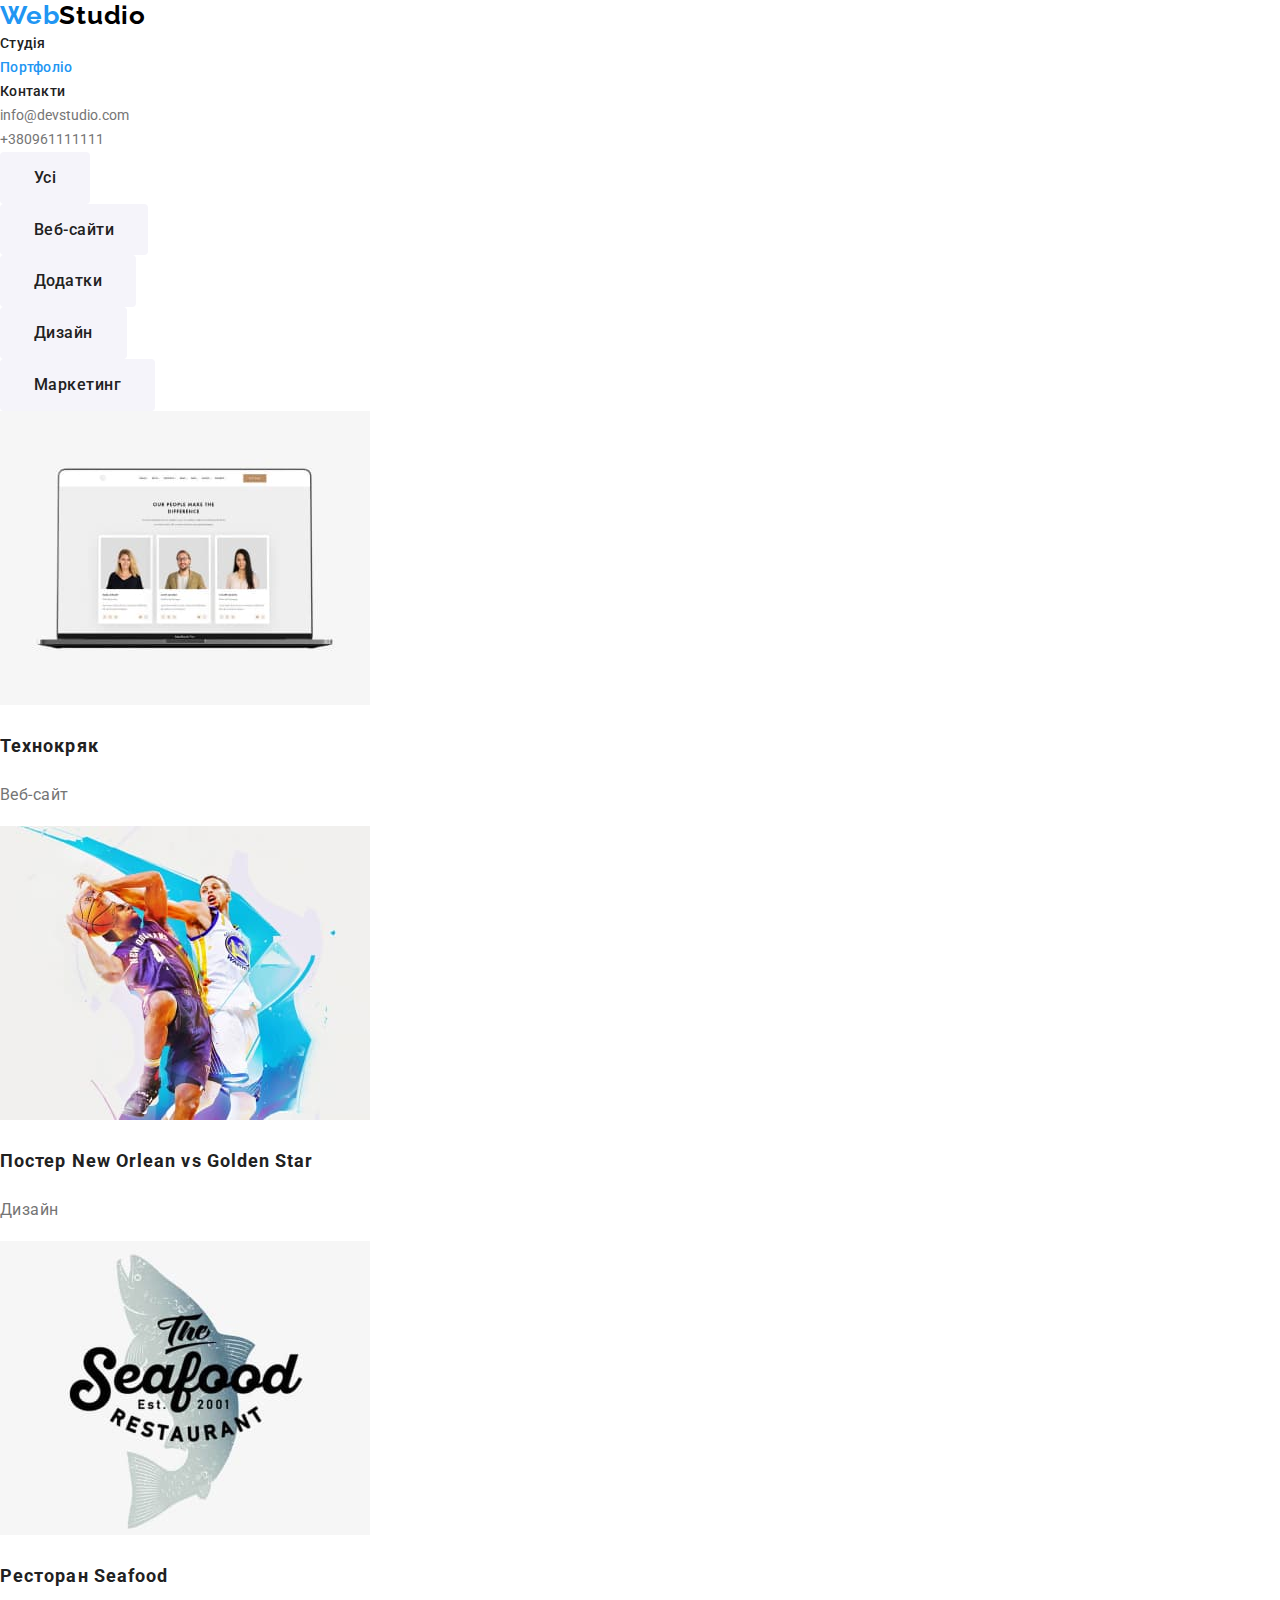
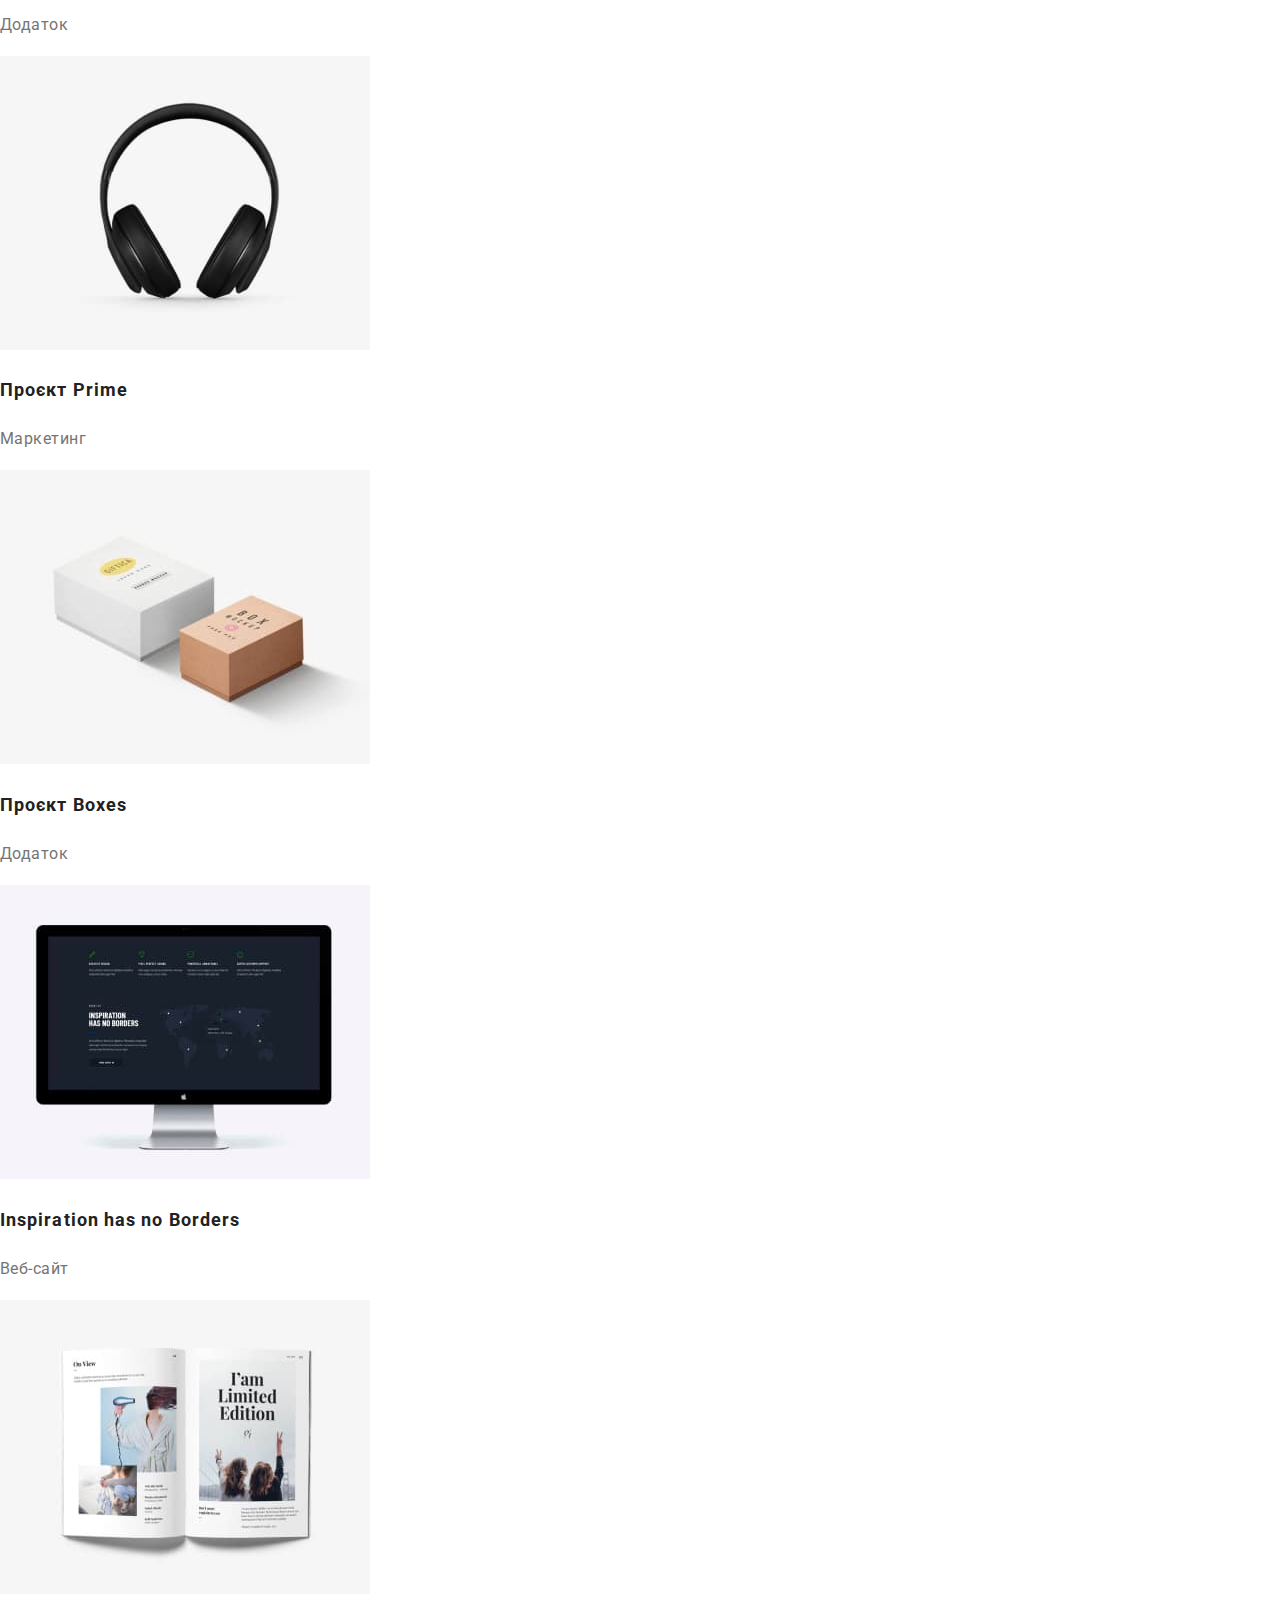
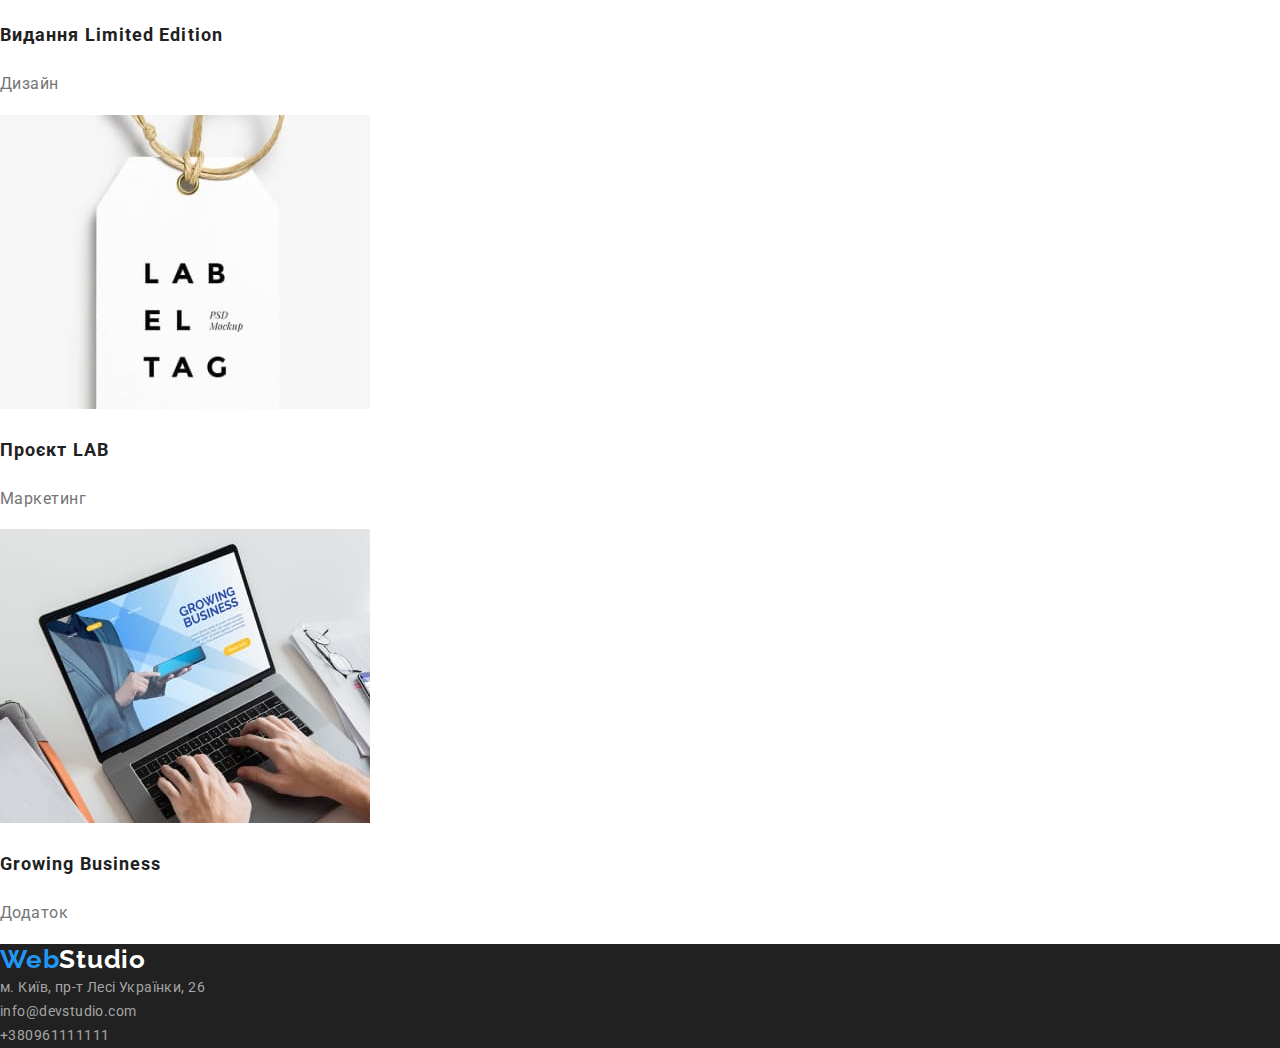
==== portfolio.html @ bc654361 "Додає оновлений файл html і css" ====
<!DOCTYPE html>
<html lang="uk">
<head>
    <meta charset="UTF-8">
    <meta http-equiv="X-UA-Compatible" content="IE=edge">
    <meta name="viewport" content="width=device-width, initial-scale=1.0">
    <title>Document</title>
    <link rel="preconnect" href="https://fonts.googleapis.com">
    <link rel="preconnect" href="https://fonts.gstatic.com" crossorigin>
    <link href="https://fonts.googleapis.com/css2?family=Raleway:wght@700&family=Roboto:wght@400;500;700;900&display=swap"
        rel="stylesheet">
    <link rel="stylesheet" href="https://cdnjs.cloudflare.com/ajax/libs/modern-normalize/1.1.0/modern-normalize.min.css">
    <link rel="stylesheet" href="./css/styles.css">
</head>
<body>
    <!-- верхня лінія -->
        <header>
            <nav>
                <a class="logo" href="./portfolio.html">Web<span class="partlogo">Studio</span></a>
        
                <ul class="site-nav list">
                    <li><a href="./index.html" class="link">Студія</a></li>
                    <li><a href="./portfolio.html" class="link current">Портфоліо</a></li>
                    <li><a href="" class="link">Контакти</a></li>
                </ul>
            </nav>
            <ul class="contact-nav list">
                <li><a href="mailto:info@devstudio.com" class="link">info@devstudio.com</a></li>
                <li><a href="tel:+380961111111" class="link">+380961111111</a></li>
            </ul>
        </header>

    <main>
        <section class="filters">
            <ul class="list">
                <li>
                    <button class="button" type="button">Усі</button>
                </li>
                <li>
                    <button class="button" type="button">Веб-сайти</button>
                </li>
                <li>
                    <button class="button" type="button">Додатки</button>
                </li>
                <li>
                    <button class="button" type="button">Дизайн</button>
                </li>
                <li>
                    <button class="button" type="button">Маркетинг</button>
                </li>
            </ul>

            <ul class="list">
                <li>
                    <a href="" class="link">
                        <img src="./images/photo8.jpeg" alt="ноутбук з веб-сайтом на екрані" width="370">
                        <h2 class="title">Технокряк</h2>
                        <p class="text">Веб-сайт</p>
                    </a>
                </li>
                <li>
                    <a href="" class="link">
                        <img src="./images/photo9.jpeg" alt="гра в волейбол" width="370">
                        <h2 class="title">Постер New Orlean vs Golden Star</h2>
                        <p class="text">Дизайн</p>
                    </a>
                </li>
                <li>
                    <a href="" class="link">
                        <img src="./images/photo10.jpeg" alt="логотип ресторану" width="370">
                        <h2 class="title">Ресторан Seafood</h2>
                        <p class="text">Додаток</p>
                    </a>
                </li>
                <li>
                    <a href="" class="link">
                        <img src="./images/photo11.jpeg" alt="навушники" width="370">
                        <h2 class="title">Проєкт Prime</h2>
                        <p class="text">Маркетинг</p>
                    </a>
                </li>
                <li>
                    <a href="" class="link">
                        <img src="./images/photo12.jpeg" alt="коробки" width="370">
                        <h2 class="title">Проєкт Boxes</h2>
                        <p class="text">Додаток</p>
                    </a>
                </li>
                <li>
                    <a href="" class="link">
                        <img src="./images/photo13.jpeg" alt="монітор із веб-сайтом на екрані" width="370">
                        <h2 class="title">Inspiration has no Borders</h2>
                        <p class="text">Веб-сайт</p>
                    </a>
                </li>
                <li>
                    <a href="" class="link">
                        <img src="./images/photo14.jpeg" alt="журнал" width="370">
                        <h2 class="title">Видання Limited Edition</h2>
                        <p class="text">Дизайн</p>
                    </a>
                </li>
                <li>
                    <a href="" class="link">
                        <img src="./images/photo15.jpeg" alt="листівка" width="370">
                        <h2 class="title">Проєкт LAB</h2>
                        <p class="text">Маркетинг</p>
                    </a>
                </li>
                <li>
                    <a href="" class="link">
                        <img src="./images/photo16.jpeg" alt="ноутбук з додатком на екрані" width="370">
                        <h2 class="title">Growing Business</h2>
                        <p class="text">Додаток</p>
                    </a>
                </li>
            </ul>
        </section>
    </main>

    <footer class="footer">
        <a href="./portfolio.html" class="logo">Web<span class="footer-logo">Studio</span></a>
    
        <address>
            <ul class="contact-footer list">
                <li><a href="https://www.google.com/maps/place/Lesi+Ukrainky+Blvd,+26,+Kyiv,+Ukraine,+02000/@50.4265807,30.5383858,17z/data=!3m1!4b1!4m5!3m4!1s0x40d4cf0e033ecbe9:0x57a4dffefec77da0!8m2!3d50.4265807!4d30.5383858"
                        target="_blank" rel="noopener noreferrer" class="link address">м. Київ, пр-т Лесі Українки, 26</a></li>
                <li><a href="mailto:info@devstudio.com" class="link">info@devstudio.com</a></li>
                <li><a href="tel:+380961111111" class="link">+380961111111</a></li>
            </ul>
        </address>
    
    </footer>
    
</body>
</html>
---- css/styles.css ----
:root {
    --primary-text-color: #757575;
    --title-text-color: #212121;
    --accent-color: #2196F3;
    --primary-white-color: #FFFFFF;
    --secondary-color: #F5F4FA;
    --transparent-white-color: rgba(255, 255, 255, 0.6)
}

body {
    background-color: var(--primary-white-color);
    color: var(--primary-text-color);
    font-family: Roboto, sans-serif;
    font-size: 14px;
    line-height: 1.71;
}

.list {
    padding: 0;
    margin: 0;
    list-style: none;
}
/* колір основного тексту #212121 */
/* вторинний колір #757575 */
/* акцент #2196F3 */

.container {
    margin-left: auto;
    margin-right: auto;
    width: 1200px;
}


/* logo */
.logo {
    color: var(--accent-color);
    font-family: 'Raleway', sans-serif;
    font-weight: 700;
    font-size: 26px;
    line-height: 1.19;
    letter-spacing: 0.03em;
    text-decoration: none;
}

.partlogo {
    color: #000000;
}

/* site-nav */
.site-nav .link {
    color: var(--title-text-color);
    font-weight: 500;
    font-size: 14px;
    line-height: 1.14;
    letter-spacing: 0.02em;
    text-decoration: none;
}

.site-nav .link:hover, 
.site-nav .link:focus {
    color: var(--accent-color)
}

.site-nav .link.current {
    color: var(--accent-color);
}

.contact-nav .link {
    color: var(--primary-text-color);
    text-decoration: none;
}

.contact-nav .link:hover {
    color: var(--accent-color);
}

.contact-nav .adress-link {
    font-weight: 500;
    font-size: 14px;
    line-height: 1.71;
    letter-spacing: 0.03em;
    color: #FFFFFF;
}
/* hero */

.hero {
    text-align: center;
}
.hero-title {
    margin-top: 0;
    margin-bottom: 30px;
    color: var(--primary-white-color);
    background-color: #212121;
    font-weight: 900;
    font-size: 44px;
    line-height: 1.36;
    letter-spacing: 0.06em;
    text-transform: uppercase;
}

/* section */

.section {
    margin-bottom: 94px;
}

.section.no-margin {
    padding-top: 94px;
    padding-bottom: 94px;
    margin-bottom: 0;
}
.section-title {
    margin-top: 0;
    margin-bottom: 50px;
    color: var(--title-text-color);
    font-weight: 700;
    font-size: 36px;
    line-height: 1.16;
    text-align: center;
    letter-spacing: 0.03em;
}

/* features */
.features .title {

    margin-top: 0;
    margin-bottom: 50;
    color: var(--title-text-color);
    font-weight: 700;
    font-size: 14px;
    line-height: 1.14;
    letter-spacing: 0.03em;
    text-transform: uppercase;
}

.features .text {
    margin-top: 0;
    margin-bottom: 0;
    font-weight: 400;
    font-size: 14px;
    line-height: 1.71;
    letter-spacing: 0.03em;
}

/* our team */
.team .title {
    margin-top: 0;
    margin-bottom: 50;
    color: var(--title-text-color);
    font-weight: 500;
    font-size: 16px;
    line-height: 1.18;
    text-align: center;
    letter-spacing: 0.03em;
}

.team .text {
    font-weight: 400;
    font-size: 16px;
    line-height: 1.18;
    text-align: center;
    letter-spacing: 0.03em;
}

/* button */
.button {
    border-color: transparent;
    border-radius: 4px;
    padding: 11px 32px;
    color: var(--title-text-color);
    background-color: var(--primary-white-color);
    font-family: inherit;
    font-weight: 500;
    font-size: 14px;
    line-height: 1.14;
    letter-spacing: 0.02em;
}

.button.primary {
    background-color: var(--accent-color);
    color: var(--primary-white-color);
    font-weight: 700;
    font-size: 16px;
    line-height: 1.87;
    letter-spacing: 0.06em;
}

/* footer */

.footer {
    background-color: #212121;
}

.footer-logo {
    color: var(--primary-white-color);
}

.contact-footer .link {
    color: var(--transparent-white-color);
    font-size: 14px;
    line-height: 1.71;
    letter-spacing: 0.03em;
    text-decoration: none;
    font-style: normal;
}

.contact-footer .link:hover,
.contact-footer .link:focus {
    color: var(--primary-white-color);
}

/* portfolio main */

.filters .button {
    background-color: var(--secondary-color);
    font-weight: 500;
    font-size: 16px;
    line-height: 1.62;
    text-align: center;
    letter-spacing: 0.03em;
    cursor: pointer;
}

.filters .button:hover,
.filters .button:focus {
    color: var(--primary-white-color);
    background-color: var(--accent-color);
}

.filters .title {
    color: var(--title-text-color);
    font-weight: 700;
    font-size: 18px;
    line-height: 2;
    letter-spacing: 0.06em;
    text-decoration: none;
}

.filters .link {
    text-decoration: none;
}

.filters .text {
    color: var(--primary-text-color);
    font-size: 16px;
    line-height: 1.87;
    letter-spacing: 0.03em;
}
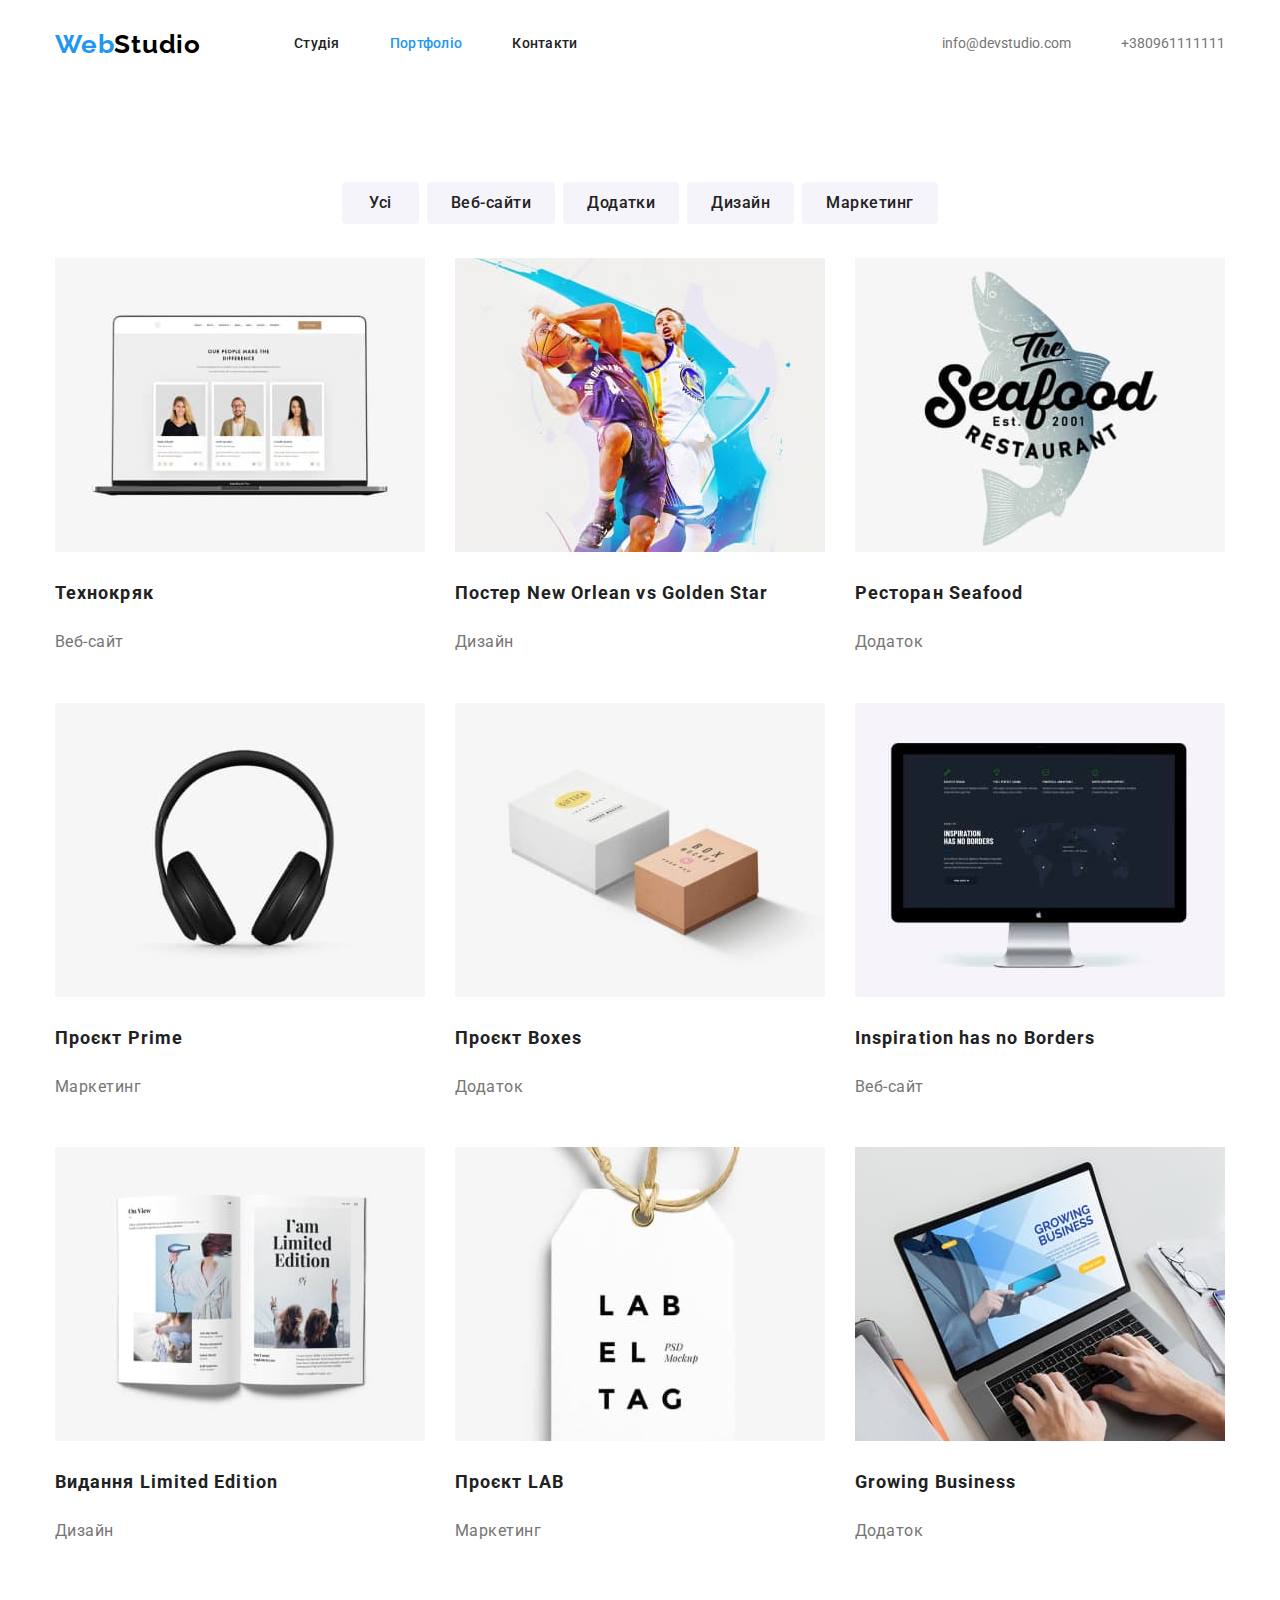
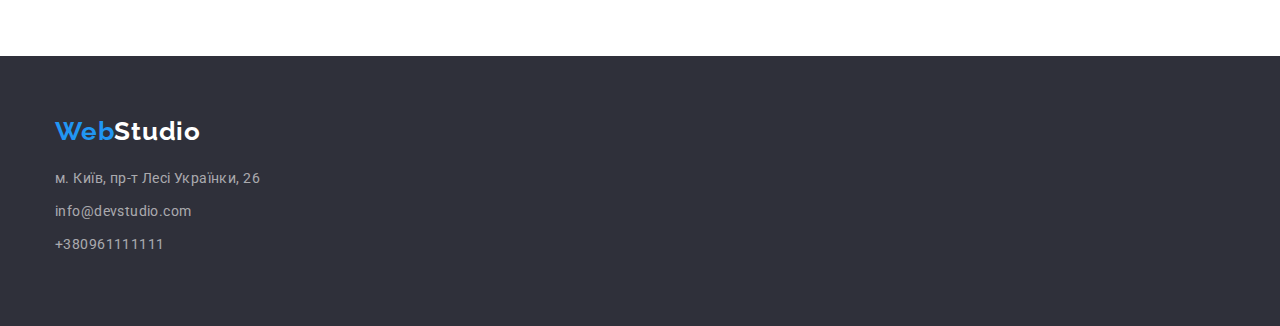
==== commit dd2998f3: "Додає оновлені файли" ====
--- a/portfolio.html
+++ b/portfolio.html
@@ -14,121 +14,127 @@
 </head>
 <body>
     <!-- верхня лінія -->
-        <header>
-            <nav>
-                <a class="logo" href="./portfolio.html">Web<span class="partlogo">Studio</span></a>
-        
+    <header>
+        <div class="container header-nav">
+            <nav class="main-nav">
+                <a class="logo" href="./index.html">Web<span class="partlogo">Studio</span></a>
                 <ul class="site-nav list">
-                    <li><a href="./index.html" class="link">Студія</a></li>
-                    <li><a href="./portfolio.html" class="link current">Портфоліо</a></li>
-                    <li><a href="" class="link">Контакти</a></li>
+                    <li class="item"><a href="./index.html" class="link">Студія</a></li>
+                    <li class="item"><a href="./portfolio.html" class="link current">Портфоліо</a></li>
+                    <li class="item"><a href="" class="link">Контакти</a></li>
                 </ul>
             </nav>
             <ul class="contact-nav list">
-                <li><a href="mailto:info@devstudio.com" class="link">info@devstudio.com</a></li>
-                <li><a href="tel:+380961111111" class="link">+380961111111</a></li>
+                <li class="item"><a href="mailto:info@devstudio.com" class="link">info@devstudio.com</a></li>
+                <li class="item"><a href="tel:+380961111111" class="link">+380961111111</a></li>
             </ul>
-        </header>
+        </div>
+    </header>
 
     <main>
         <section class="filters">
-            <ul class="list">
-                <li>
-                    <button class="button" type="button">Усі</button>
-                </li>
-                <li>
-                    <button class="button" type="button">Веб-сайти</button>
-                </li>
-                <li>
-                    <button class="button" type="button">Додатки</button>
-                </li>
-                <li>
-                    <button class="button" type="button">Дизайн</button>
-                </li>
-                <li>
-                    <button class="button" type="button">Маркетинг</button>
-                </li>
-            </ul>
-
-            <ul class="list">
-                <li>
-                    <a href="" class="link">
-                        <img src="./images/photo8.jpeg" alt="ноутбук з веб-сайтом на екрані" width="370">
-                        <h2 class="title">Технокряк</h2>
-                        <p class="text">Веб-сайт</p>
-                    </a>
-                </li>
-                <li>
-                    <a href="" class="link">
-                        <img src="./images/photo9.jpeg" alt="гра в волейбол" width="370">
-                        <h2 class="title">Постер New Orlean vs Golden Star</h2>
-                        <p class="text">Дизайн</p>
-                    </a>
-                </li>
-                <li>
-                    <a href="" class="link">
-                        <img src="./images/photo10.jpeg" alt="логотип ресторану" width="370">
-                        <h2 class="title">Ресторан Seafood</h2>
-                        <p class="text">Додаток</p>
-                    </a>
-                </li>
-                <li>
-                    <a href="" class="link">
-                        <img src="./images/photo11.jpeg" alt="навушники" width="370">
-                        <h2 class="title">Проєкт Prime</h2>
-                        <p class="text">Маркетинг</p>
-                    </a>
-                </li>
-                <li>
-                    <a href="" class="link">
-                        <img src="./images/photo12.jpeg" alt="коробки" width="370">
-                        <h2 class="title">Проєкт Boxes</h2>
-                        <p class="text">Додаток</p>
-                    </a>
-                </li>
-                <li>
-                    <a href="" class="link">
-                        <img src="./images/photo13.jpeg" alt="монітор із веб-сайтом на екрані" width="370">
-                        <h2 class="title">Inspiration has no Borders</h2>
-                        <p class="text">Веб-сайт</p>
-                    </a>
-                </li>
-                <li>
-                    <a href="" class="link">
-                        <img src="./images/photo14.jpeg" alt="журнал" width="370">
-                        <h2 class="title">Видання Limited Edition</h2>
-                        <p class="text">Дизайн</p>
-                    </a>
-                </li>
-                <li>
-                    <a href="" class="link">
-                        <img src="./images/photo15.jpeg" alt="листівка" width="370">
-                        <h2 class="title">Проєкт LAB</h2>
-                        <p class="text">Маркетинг</p>
-                    </a>
-                </li>
-                <li>
-                    <a href="" class="link">
-                        <img src="./images/photo16.jpeg" alt="ноутбук з додатком на екрані" width="370">
-                        <h2 class="title">Growing Business</h2>
-                        <p class="text">Додаток</p>
-                    </a>
-                </li>
-            </ul>
+            <div class="container">
+                <ul class="list-filter">
+                    <li class="filter-li">
+                        <button class="button different" type="button">Усі</button>
+                    </li>
+                    <li class="filter-li">
+                        <button class="button secondary" type="button">Веб-сайти</button>
+                    </li>
+                    <li class="filter-li">
+                        <button class="button secondary" type="button">Додатки</button>
+                    </li>
+                    <li class="filter-li">
+                        <button class="button secondary" type="button">Дизайн</button>
+                    </li>
+                    <li class="filter-li">
+                        <button class="button secondary" type="button">Маркетинг</button>
+                    </li>
+                </ul>
+                
+                <ul class="list-portfolio">
+                    <li class="element">
+                        <a href="" class="link">
+                            <img src="./images/photo8.jpeg" alt="ноутбук з веб-сайтом на екрані" width="370">
+                            <h2 class="title">Технокряк</h2>
+                            <p class="text">Веб-сайт</p>
+                        </a>
+                    </li>
+                    <li class="element">
+                        <a href="" class="link">
+                            <img src="./images/photo9.jpeg" alt="гра в волейбол" width="370">
+                            <h2 class="title">Постер New Orlean vs Golden Star</h2>
+                            <p class="text">Дизайн</p>
+                        </a>
+                    </li>
+                    <li class="element">
+                        <a href="" class="link">
+                            <img src="./images/photo10.jpeg" alt="логотип ресторану" width="370">
+                            <h2 class="title">Ресторан Seafood</h2>
+                            <p class="text">Додаток</p>
+                        </a>
+                    </li>
+                    <li class="element">
+                        <a href="" class="link">
+                            <img src="./images/photo11.jpeg" alt="навушники" width="370">
+                            <h2 class="title">Проєкт Prime</h2>
+                            <p class="text">Маркетинг</p>
+                        </a>
+                    </li>
+                    <li class="element">
+                        <a href="" class="link">
+                            <img src="./images/photo12.jpeg" alt="коробки" width="370">
+                            <h2 class="title">Проєкт Boxes</h2>
+                            <p class="text">Додаток</p>
+                        </a>
+                    </li>
+                    <li class="element">
+                        <a href="" class="link">
+                            <img src="./images/photo13.jpeg" alt="монітор із веб-сайтом на екрані" width="370">
+                            <h2 class="title">Inspiration has no Borders</h2>
+                            <p class="text">Веб-сайт</p>
+                        </a>
+                    </li>
+                    <li class="element">
+                        <a href="" class="link">
+                            <img src="./images/photo14.jpeg" alt="журнал" width="370">
+                            <h2 class="title">Видання Limited Edition</h2>
+                            <p class="text">Дизайн</p>
+                        </a>
+                    </li>
+                    <li class="element">
+                        <a href="" class="link">
+                            <img src="./images/photo15.jpeg" alt="листівка" width="370">
+                            <h2 class="title">Проєкт LAB</h2>
+                            <p class="text">Маркетинг</p>
+                        </a>
+                    </li>
+                    <li class="element">
+                        <a href="" class="link">
+                            <img src="./images/photo16.jpeg" alt="ноутбук з додатком на екрані" width="370">
+                            <h2 class="title">Growing Business</h2>
+                            <p class="text">Додаток</p>
+                        </a>
+                    </li>
+                </ul>
+            </div>
         </section>
     </main>
 
     <footer class="footer">
-        <a href="./portfolio.html" class="logo">Web<span class="footer-logo">Studio</span></a>
-    
-        <address>
-            <ul class="contact-footer list">
-                <li><a href="https://www.google.com/maps/place/Lesi+Ukrainky+Blvd,+26,+Kyiv,+Ukraine,+02000/@50.4265807,30.5383858,17z/data=!3m1!4b1!4m5!3m4!1s0x40d4cf0e033ecbe9:0x57a4dffefec77da0!8m2!3d50.4265807!4d30.5383858"
-                        target="_blank" rel="noopener noreferrer" class="link address">м. Київ, пр-т Лесі Українки, 26</a></li>
-                <li><a href="mailto:info@devstudio.com" class="link">info@devstudio.com</a></li>
-                <li><a href="tel:+380961111111" class="link">+380961111111</a></li>
-            </ul>
-        </address>
+        <div class="container bottom">
+            <a href="./index.html" class="second-logo">Web<span class="footer-logo">Studio</span></a>
+            <address>
+                <ul class="contact-footer list">
+                    <li class="footer-li"><a
+                            href="https://www.google.com/maps/place/Lesi+Ukrainky+Blvd,+26,+Kyiv,+Ukraine,+02000/@50.4265807,30.5383858,17z/data=!3m1!4b1!4m5!3m4!1s0x40d4cf0e033ecbe9:0x57a4dffefec77da0!8m2!3d50.4265807!4d30.5383858"
+                            target="_blank" rel="noopener noreferrer" class="link address">м. Київ, пр-т Лесі Українки,
+                            26</a></li>
+                    <li class="footer-li"><a href="mailto:info@devstudio.com" class="link">info@devstudio.com</a></li>
+                    <li class="footer-li"><a href="tel:+380961111111" class="link">+380961111111</a></li>
+                </ul>
+            </address>
+        </div>
     
     </footer>
     
--- a/css/styles.css
+++ b/css/styles.css
@@ -4,8 +4,14 @@
     --accent-color: #2196F3;
     --primary-white-color: #FFFFFF;
     --secondary-color: #F5F4FA;
-    --transparent-white-color: rgba(255, 255, 255, 0.6)
-}
+    --transparent-white-color: rgba(255, 255, 255, 0.6);
+    --indent: 30px;
+    --items-count: 3;
+    --footer-color: #2F303A;
+    --border: #EEEEEE;
+}
+
+
 
 body {
     background-color: var(--primary-white-color);
@@ -20,6 +26,7 @@
     margin: 0;
     list-style: none;
 }
+
 /* колір основного тексту #212121 */
 /* вторинний колір #757575 */
 /* акцент #2196F3 */
@@ -28,7 +35,10 @@
     margin-left: auto;
     margin-right: auto;
     width: 1200px;
-}
+    padding-left: 15px;
+    padding-right: 15px;
+}
+
 
 
 /* logo */
@@ -46,7 +56,31 @@
     color: #000000;
 }
 
+.header-nav {
+    display: flex;
+    align-items: center;
+}
+
+.main-nav {
+    display: flex;
+    align-items: center;
+}
+
 /* site-nav */
+
+.site-nav {
+    display: flex;
+    margin-left: 93px;
+}
+
+.site-nav .item {
+    margin-right: 50px;
+}
+
+.site-nav .item:last-child {
+    margin-right: 0;
+}
+
 .site-nav .link {
     color: var(--title-text-color);
     font-weight: 500;
@@ -65,6 +99,20 @@
     color: var(--accent-color);
 }
 
+/* contact-nav */
+
+.contact-nav {
+    display: flex;
+    margin-left: auto;
+    margin-top: 32px;
+    margin-bottom: 32px;
+}
+
+.contact-nav .item + .item {
+    margin-left: 50px;
+}
+
+
 .contact-nav .link {
     color: var(--primary-text-color);
     text-decoration: none;
@@ -81,6 +129,7 @@
     letter-spacing: 0.03em;
     color: #FFFFFF;
 }
+
 /* hero */
 
 .hero {
@@ -100,6 +149,22 @@
 
 /* section */
 
+
+.hide {
+    position: absolute;
+    width: 1px;
+    height: 1px;
+    margin: -1px;
+    border: 0;
+    padding: 0;
+    white-space: nowrap;
+    clip-path: inset(100%);
+    clip: rect(0 0 0 0);
+    overflow: hidden;
+}
+    /* visibility: hidden;
+    height: 0; */
+
 .section {
     margin-bottom: 94px;
 }
@@ -108,6 +173,7 @@
     padding-top: 94px;
     padding-bottom: 94px;
     margin-bottom: 0;
+    background-color: var(--secondary-color);
 }
 .section-title {
     margin-top: 0;
@@ -121,6 +187,21 @@
 }
 
 /* features */
+
+.features {
+    display: flex;
+    justify-items: center;
+    margin-top: 94px;
+}
+.features-item {
+    margin-right: 30px;
+    width: 270px;
+}
+
+.features-item:last-child {
+    margin-right: 0;
+}
+
 .features .title {
 
     margin-top: 0;
@@ -142,10 +223,25 @@
     letter-spacing: 0.03em;
 }
 
+/* about */
+
+.list.about {
+    display: flex;
+    justify-content: space-between;
+}
+
 /* our team */
+
+.team-info {
+    padding-top: 30px;
+    padding-bottom: 30px;
+}
+
+
+
 .team .title {
     margin-top: 0;
-    margin-bottom: 50;
+    margin-bottom: 10;
     color: var(--title-text-color);
     font-weight: 500;
     font-size: 16px;
@@ -162,6 +258,16 @@
     letter-spacing: 0.03em;
 }
 
+.team {
+    display: flex;
+}
+.team-card {
+    width: 270px;
+    margin-right: 30px;
+    background-color: var(--primary-white-color);
+}
+
+
 /* button */
 .button {
     border-color: transparent;
@@ -185,14 +291,63 @@
     letter-spacing: 0.06em;
 }
 
+.button.secondary {
+    border-color: transparent;
+    border-radius: 4px;
+    padding: 6px 22px;
+    color: var(--title-text-color);
+    background-color: var(--primary-white-color);
+    font-family: inherit;
+    font-weight: 500;
+    font-size: 14px;
+    line-height: 1.14;
+    letter-spacing: 0.02em;
+}
+
+.button.different {
+    border-color: transparent;
+    border-radius: 4px;
+    padding: 6px 25px;
+    color: var(--title-text-color);
+    background-color: var(--primary-white-color);
+    font-family: inherit;
+    font-weight: 500;
+    font-size: 14px;
+    line-height: 1.14;
+    letter-spacing: 0.02em;
+}
+
+
+
 /* footer */
 
+.bottom {
+    padding-top: 60px;
+    padding-bottom: 60px;
+}
+
 .footer {
-    background-color: #212121;
-}
+    background-color: var(--footer-color);
+}
+.footer-li {
+    margin-bottom: 9px;
+}
+
 
 .footer-logo {
     color: var(--primary-white-color);
+}
+
+.second-logo {
+    display: block;
+    margin-bottom: 20px;
+    color: var(--accent-color);
+    font-family: 'Raleway', sans-serif;
+    font-weight: 700;
+    font-size: 26px;
+    line-height: 1.19;
+    letter-spacing: 0.03em;
+    text-decoration: none;
 }
 
 .contact-footer .link {
@@ -210,6 +365,45 @@
 }
 
 /* portfolio main */
+
+.list-portfolio,
+.list-filter {
+    display: flex;
+    flex-wrap: wrap;
+    padding: 0;
+    margin: 0;
+    list-style: none;
+}
+ .list-filter {
+    justify-content: center;
+    margin-bottom: 34px;
+ }
+
+ /* width: 575px; */
+
+.filter-li {
+    margin-right: 8px;
+}
+
+.filter-li:last-child {
+    margin-right: 0;
+}
+
+.element:nth-child(3n) {
+    margin-right: 0;
+}
+
+.element {
+    flex-basis: calc((100% - 60px) / 3);
+    margin-right: 30px;
+    margin-bottom: 30px;
+}
+
+/* border: 1px solid var(--border) */
+
+.element:nth-last-child(-n + 3) {
+    margin-bottom: 0;
+}
 
 .filters .button {
     background-color: var(--secondary-color);
@@ -236,6 +430,11 @@
     text-decoration: none;
 }
 
+.filters .container {
+    margin-top: 94px;
+    margin-bottom: 94px;
+}
+
 .filters .link {
     text-decoration: none;
 }
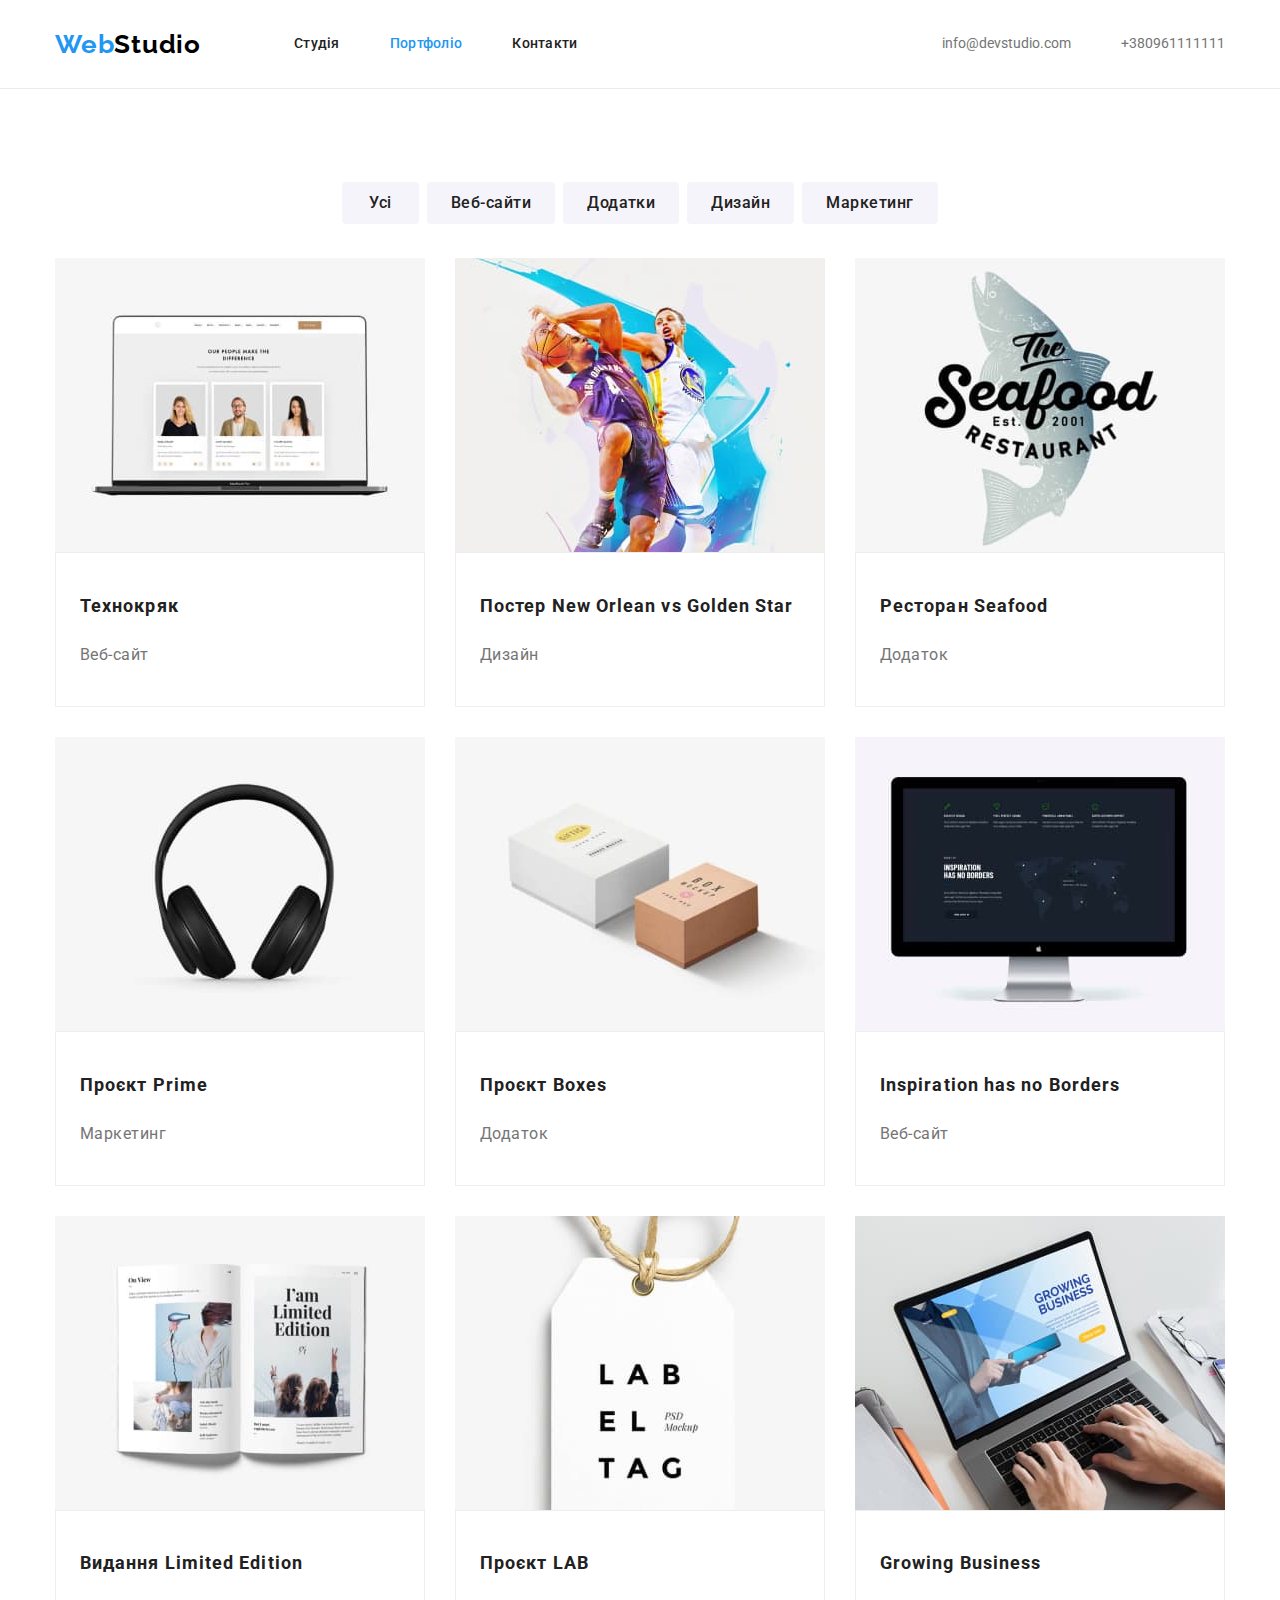
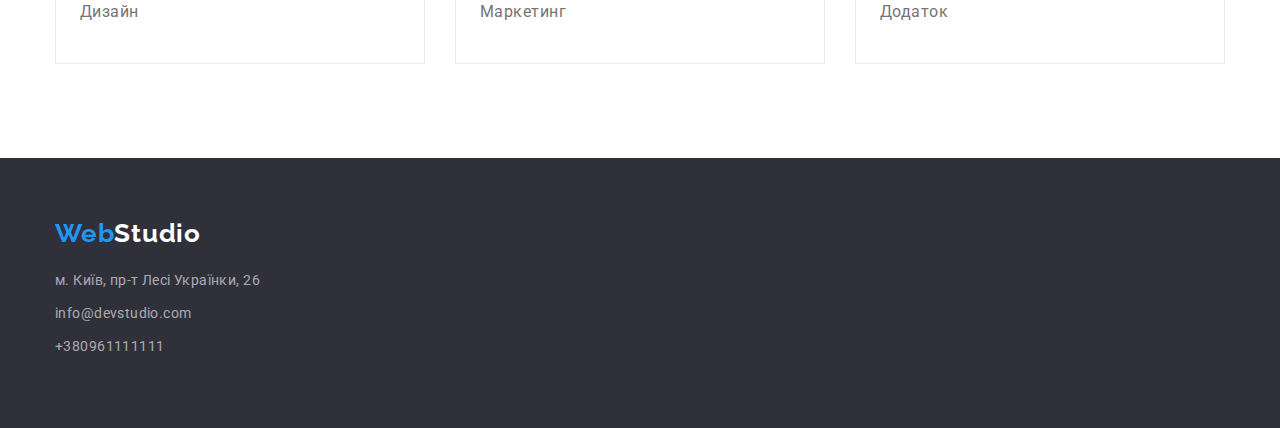
==== commit 1738a21b: "Додає оновлені файли html+css" ====
--- a/portfolio.html
+++ b/portfolio.html
@@ -14,7 +14,7 @@
 </head>
 <body>
     <!-- верхня лінія -->
-    <header>
+    <header class="header">
         <div class="container header-nav">
             <nav class="main-nav">
                 <a class="logo" href="./index.html">Web<span class="partlogo">Studio</span></a>
@@ -55,65 +55,83 @@
                 <ul class="list-portfolio">
                     <li class="element">
                         <a href="" class="link">
-                            <img src="./images/photo8.jpeg" alt="ноутбук з веб-сайтом на екрані" width="370">
-                            <h2 class="title">Технокряк</h2>
-                            <p class="text">Веб-сайт</p>
+                            <img class="image" src="./images/photo8.jpeg" alt="ноутбук з веб-сайтом на екрані" width="370">
+                            <div class="filters-info">
+                                <h2 class="title">Технокряк</h2>
+                                <p class="text">Веб-сайт</p>
+                            </div>
                         </a>
                     </li>
                     <li class="element">
                         <a href="" class="link">
-                            <img src="./images/photo9.jpeg" alt="гра в волейбол" width="370">
-                            <h2 class="title">Постер New Orlean vs Golden Star</h2>
-                            <p class="text">Дизайн</p>
+                            <img class="image" src="./images/photo9.jpeg" alt="гра в волейбол" width="370">
+                            <div class="filters-info">
+                                <h2 class="title">Постер New Orlean vs Golden Star</h2>
+                                <p class="text">Дизайн</p>
+                            </div>
                         </a>
                     </li>
                     <li class="element">
                         <a href="" class="link">
-                            <img src="./images/photo10.jpeg" alt="логотип ресторану" width="370">
-                            <h2 class="title">Ресторан Seafood</h2>
-                            <p class="text">Додаток</p>
+                            <img class="image" src="./images/photo10.jpeg" alt="логотип ресторану" width="370">
+                            <div class="filters-info">
+                                <h2 class="title">Ресторан Seafood</h2>
+                                <p class="text">Додаток</p>
+                            </div>
                         </a>
                     </li>
                     <li class="element">
                         <a href="" class="link">
-                            <img src="./images/photo11.jpeg" alt="навушники" width="370">
-                            <h2 class="title">Проєкт Prime</h2>
-                            <p class="text">Маркетинг</p>
+                            <img class="image" src="./images/photo11.jpeg" alt="навушники" width="370">
+                            <div class="filters-info">
+                                <h2 class="title">Проєкт Prime</h2>
+                                <p class="text">Маркетинг</p>
+                            </div>
                         </a>
                     </li>
                     <li class="element">
                         <a href="" class="link">
-                            <img src="./images/photo12.jpeg" alt="коробки" width="370">
-                            <h2 class="title">Проєкт Boxes</h2>
-                            <p class="text">Додаток</p>
+                            <img class="image" src="./images/photo12.jpeg" alt="коробки" width="370">
+                            <div class="filters-info">
+                                <h2 class="title">Проєкт Boxes</h2>
+                                <p class="text">Додаток</p>
+                            </div>
                         </a>
                     </li>
                     <li class="element">
                         <a href="" class="link">
-                            <img src="./images/photo13.jpeg" alt="монітор із веб-сайтом на екрані" width="370">
-                            <h2 class="title">Inspiration has no Borders</h2>
-                            <p class="text">Веб-сайт</p>
+                            <img class="image" src="./images/photo13.jpeg" alt="монітор із веб-сайтом на екрані" width="370">
+                            <div class="filters-info">
+                                <h2 class="title">Inspiration has no Borders</h2>
+                                <p class="text">Веб-сайт</p>
+                            </div>
                         </a>
                     </li>
                     <li class="element">
                         <a href="" class="link">
-                            <img src="./images/photo14.jpeg" alt="журнал" width="370">
-                            <h2 class="title">Видання Limited Edition</h2>
-                            <p class="text">Дизайн</p>
+                            <img class="image" src="./images/photo14.jpeg" alt="журнал" width="370">
+                            <div class="filters-info">
+                                <h2 class="title">Видання Limited Edition</h2>
+                                <p class="text">Дизайн</p>
+                            </div>
                         </a>
                     </li>
                     <li class="element">
                         <a href="" class="link">
-                            <img src="./images/photo15.jpeg" alt="листівка" width="370">
-                            <h2 class="title">Проєкт LAB</h2>
-                            <p class="text">Маркетинг</p>
+                            <img class="image" src="./images/photo15.jpeg" alt="листівка" width="370">
+                            <div class="filters-info">
+                                <h2 class="title">Проєкт LAB</h2>
+                                <p class="text">Маркетинг</p>
+                            </div>
                         </a>
                     </li>
                     <li class="element">
                         <a href="" class="link">
-                            <img src="./images/photo16.jpeg" alt="ноутбук з додатком на екрані" width="370">
-                            <h2 class="title">Growing Business</h2>
-                            <p class="text">Додаток</p>
+                            <img class="image" src="./images/photo16.jpeg" alt="ноутбук з додатком на екрані" width="370">
+                            <div class="filters-info">
+                                <h2 class="title">Growing Business</h2>
+                                <p class="text">Додаток</p>
+                            </div>
                         </a>
                     </li>
                 </ul>
--- a/css/styles.css
+++ b/css/styles.css
@@ -9,6 +9,7 @@
     --items-count: 3;
     --footer-color: #2F303A;
     --border: #EEEEEE;
+    --header: #ECECEC;
 }
 
 
@@ -25,6 +26,10 @@
     padding: 0;
     margin: 0;
     list-style: none;
+}
+
+.header {
+    outline: 1px solid var(--header);
 }
 
 /* колір основного тексту #212121 */
@@ -385,6 +390,15 @@
     margin-right: 8px;
 }
 
+.image {
+    display: block;
+}
+
+.filters-info {
+    padding: 20px 24px;
+    border: 1px solid var(--border);
+}
+
 .filter-li:last-child {
     margin-right: 0;
 }
@@ -431,8 +445,8 @@
 }
 
 .filters .container {
-    margin-top: 94px;
-    margin-bottom: 94px;
+    padding-top: 94px;
+    padding-bottom: 94px;
 }
 
 .filters .link {
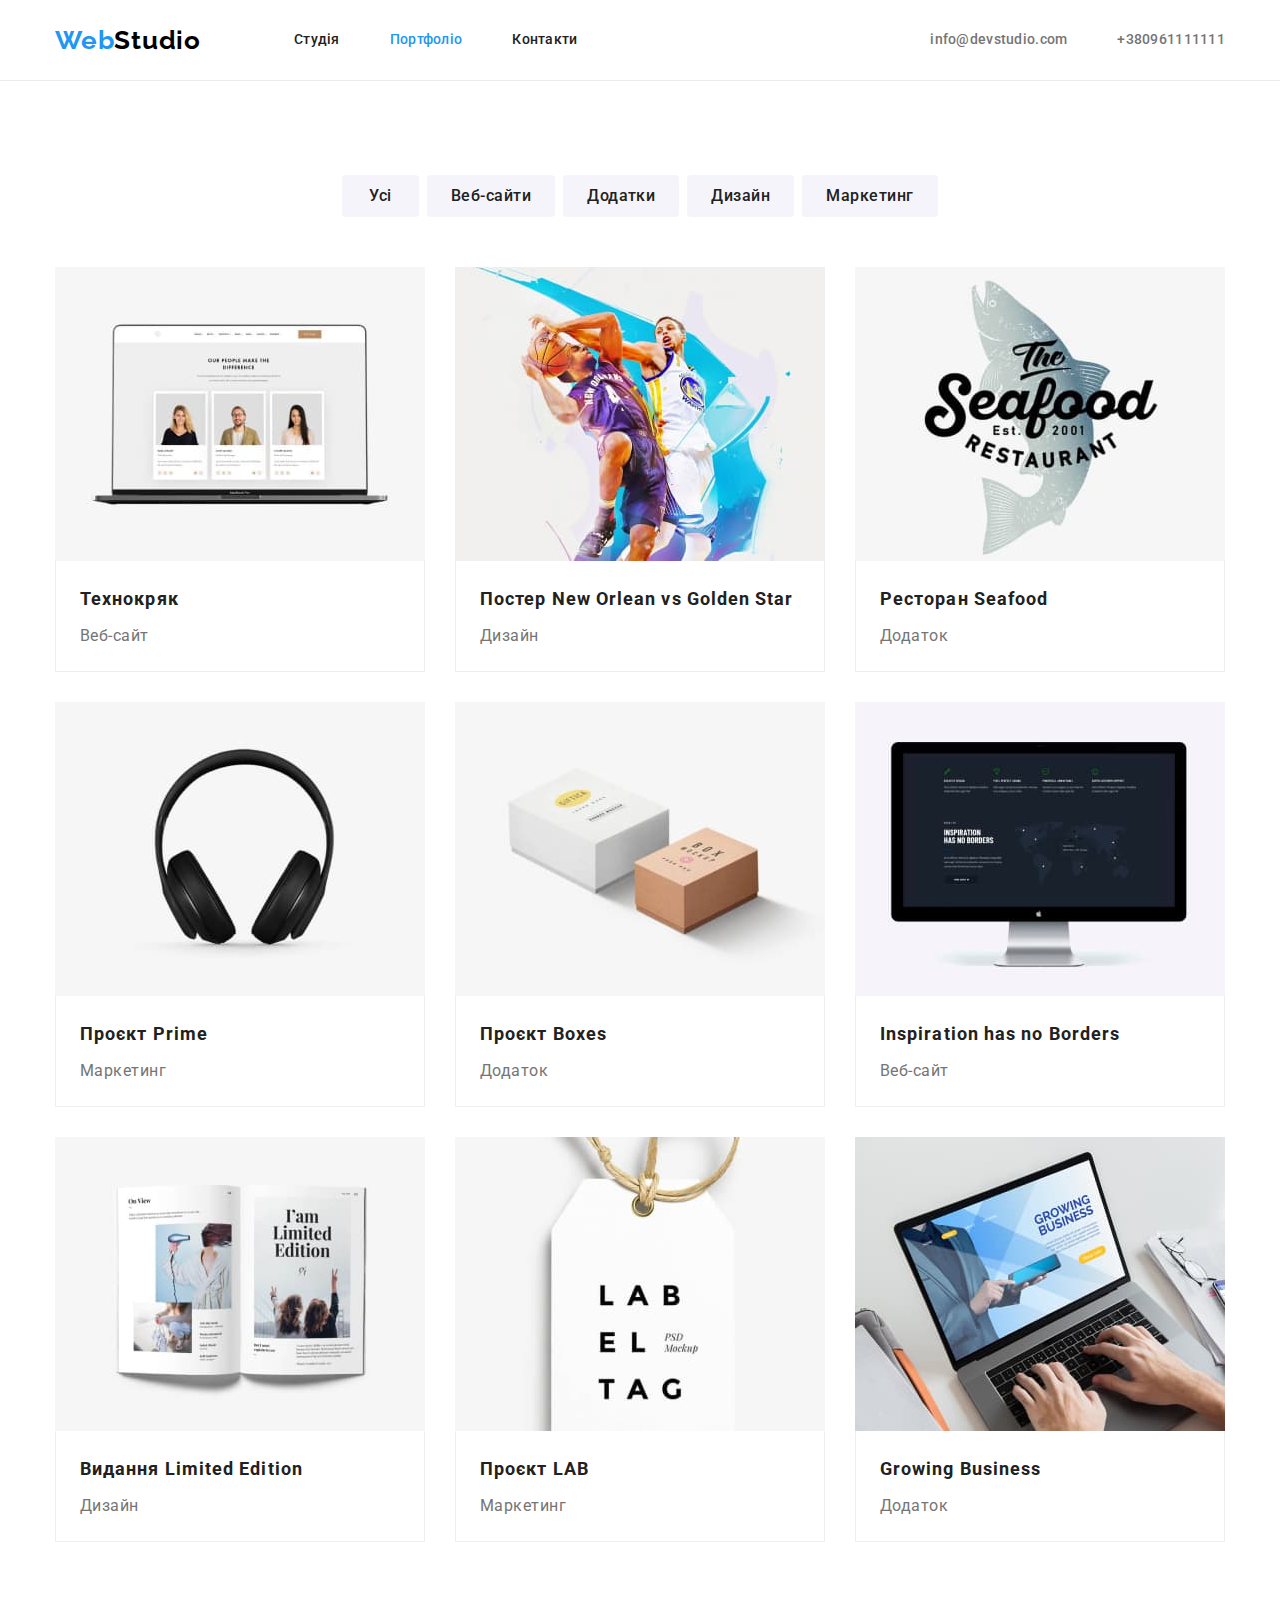
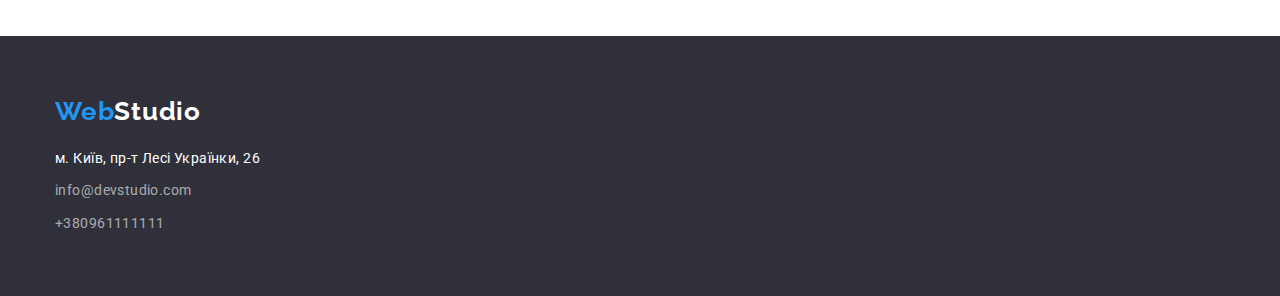
==== commit 290ffc3e: "Додає оновлений файл html+css" ====
--- a/portfolio.html
+++ b/portfolio.html
@@ -32,9 +32,9 @@
     </header>
 
     <main>
-        <section class="filters">
+        <section class="filters section">
             <div class="container">
-                <ul class="list-filter">
+                <ul class="list-filter list">
                     <li class="filter-li">
                         <button class="button different" type="button">Усі</button>
                     </li>
@@ -52,7 +52,7 @@
                     </li>
                 </ul>
                 
-                <ul class="list-portfolio">
+                <ul class="list-portfolio list">
                     <li class="element">
                         <a href="" class="link">
                             <img class="image" src="./images/photo8.jpeg" alt="ноутбук з веб-сайтом на екрані" width="370">
--- a/css/styles.css
+++ b/css/styles.css
@@ -22,6 +22,15 @@
     line-height: 1.71;
 }
 
+img {
+    display: block;
+}
+
+
+
+h1,h2,h3,h4,h5,h6,p {
+    margin: 0;
+}
 .list {
     padding: 0;
     margin: 0;
@@ -29,7 +38,7 @@
 }
 
 .header {
-    outline: 1px solid var(--header);
+border-bottom: 1px solid var(--header);
 }
 
 /* колір основного тексту #212121 */
@@ -87,6 +96,8 @@
 }
 
 .site-nav .link {
+    display: block;
+    padding: 32px 0;
     color: var(--title-text-color);
     font-weight: 500;
     font-size: 14px;
@@ -109,8 +120,6 @@
 .contact-nav {
     display: flex;
     margin-left: auto;
-    margin-top: 32px;
-    margin-bottom: 32px;
 }
 
 .contact-nav .item + .item {
@@ -119,8 +128,13 @@
 
 
 .contact-nav .link {
+    display: block;
     color: var(--primary-text-color);
     text-decoration: none;
+    font-weight: 500;
+    letter-spacing: 0.02em;
+    padding: 32px 0;
+    line-height: 1.14;
 }
 
 .contact-nav .link:hover {
@@ -139,12 +153,15 @@
 
 .hero {
     text-align: center;
+    padding-top: 200px;
+    padding-bottom: 280px;
+    background-color: var(--footer-color)
 }
 .hero-title {
-    margin-top: 0;
+    width: 696px;
+    margin: 0 auto;
     margin-bottom: 30px;
     color: var(--primary-white-color);
-    background-color: #212121;
     font-weight: 900;
     font-size: 44px;
     line-height: 1.36;
@@ -171,13 +188,11 @@
     height: 0; */
 
 .section {
-    margin-bottom: 94px;
-}
-
-.section.no-margin {
     padding-top: 94px;
     padding-bottom: 94px;
-    margin-bottom: 0;
+}
+
+.team {
     background-color: var(--secondary-color);
 }
 .section-title {
@@ -194,6 +209,10 @@
 /* features */
 
 .features {
+    padding-bottom: 0;
+}
+
+.features-list {
     display: flex;
     justify-items: center;
     margin-top: 94px;
@@ -210,7 +229,7 @@
 .features .title {
 
     margin-top: 0;
-    margin-bottom: 50;
+    margin-bottom: 10px;
     color: var(--title-text-color);
     font-weight: 700;
     font-size: 14px;
@@ -235,6 +254,14 @@
     justify-content: space-between;
 }
 
+.describe {
+    margin-right: 30px;
+}
+
+.describe:last-child {
+    margin-right: 0;
+}
+
 /* our team */
 
 .team-info {
@@ -244,9 +271,8 @@
 
 
 
-.team .title {
-    margin-top: 0;
-    margin-bottom: 10;
+.team-list .title {
+    margin-bottom: 10px;
     color: var(--title-text-color);
     font-weight: 500;
     font-size: 16px;
@@ -255,7 +281,7 @@
     letter-spacing: 0.03em;
 }
 
-.team .text {
+.team-list .text {
     font-weight: 400;
     font-size: 16px;
     line-height: 1.18;
@@ -263,7 +289,7 @@
     letter-spacing: 0.03em;
 }
 
-.team {
+.team-list {
     display: flex;
 }
 .team-card {
@@ -272,6 +298,9 @@
     background-color: var(--primary-white-color);
 }
 
+.team-card:last-child {
+    margin-right: 0;
+}
 
 /* button */
 .button {
@@ -326,18 +355,18 @@
 
 /* footer */
 
-.bottom {
+.footer {
     padding-top: 60px;
     padding-bottom: 60px;
-}
-
-.footer {
     background-color: var(--footer-color);
 }
 .footer-li {
     margin-bottom: 9px;
 }
 
+.footer-li:last-child {
+    margin-bottom: 0;
+}
 
 .footer-logo {
     color: var(--primary-white-color);
@@ -364,9 +393,13 @@
     font-style: normal;
 }
 
+.contact-footer .address {
+    color: var(--primary-white-color);
+}
+
 .contact-footer .link:hover,
 .contact-footer .link:focus {
-    color: var(--primary-white-color);
+    color: var(--accent-color);
 }
 
 /* portfolio main */
@@ -375,13 +408,10 @@
 .list-filter {
     display: flex;
     flex-wrap: wrap;
-    padding: 0;
-    margin: 0;
-    list-style: none;
 }
  .list-filter {
     justify-content: center;
-    margin-bottom: 34px;
+    margin-bottom: 50px;
  }
 
  /* width: 575px; */
@@ -397,6 +427,7 @@
 .filters-info {
     padding: 20px 24px;
     border: 1px solid var(--border);
+    border-top: none;
 }
 
 .filter-li:last-child {
@@ -436,17 +467,13 @@
 }
 
 .filters .title {
+    margin-bottom: 4px;
     color: var(--title-text-color);
     font-weight: 700;
     font-size: 18px;
     line-height: 2;
     letter-spacing: 0.06em;
     text-decoration: none;
-}
-
-.filters .container {
-    padding-top: 94px;
-    padding-bottom: 94px;
 }
 
 .filters .link {
